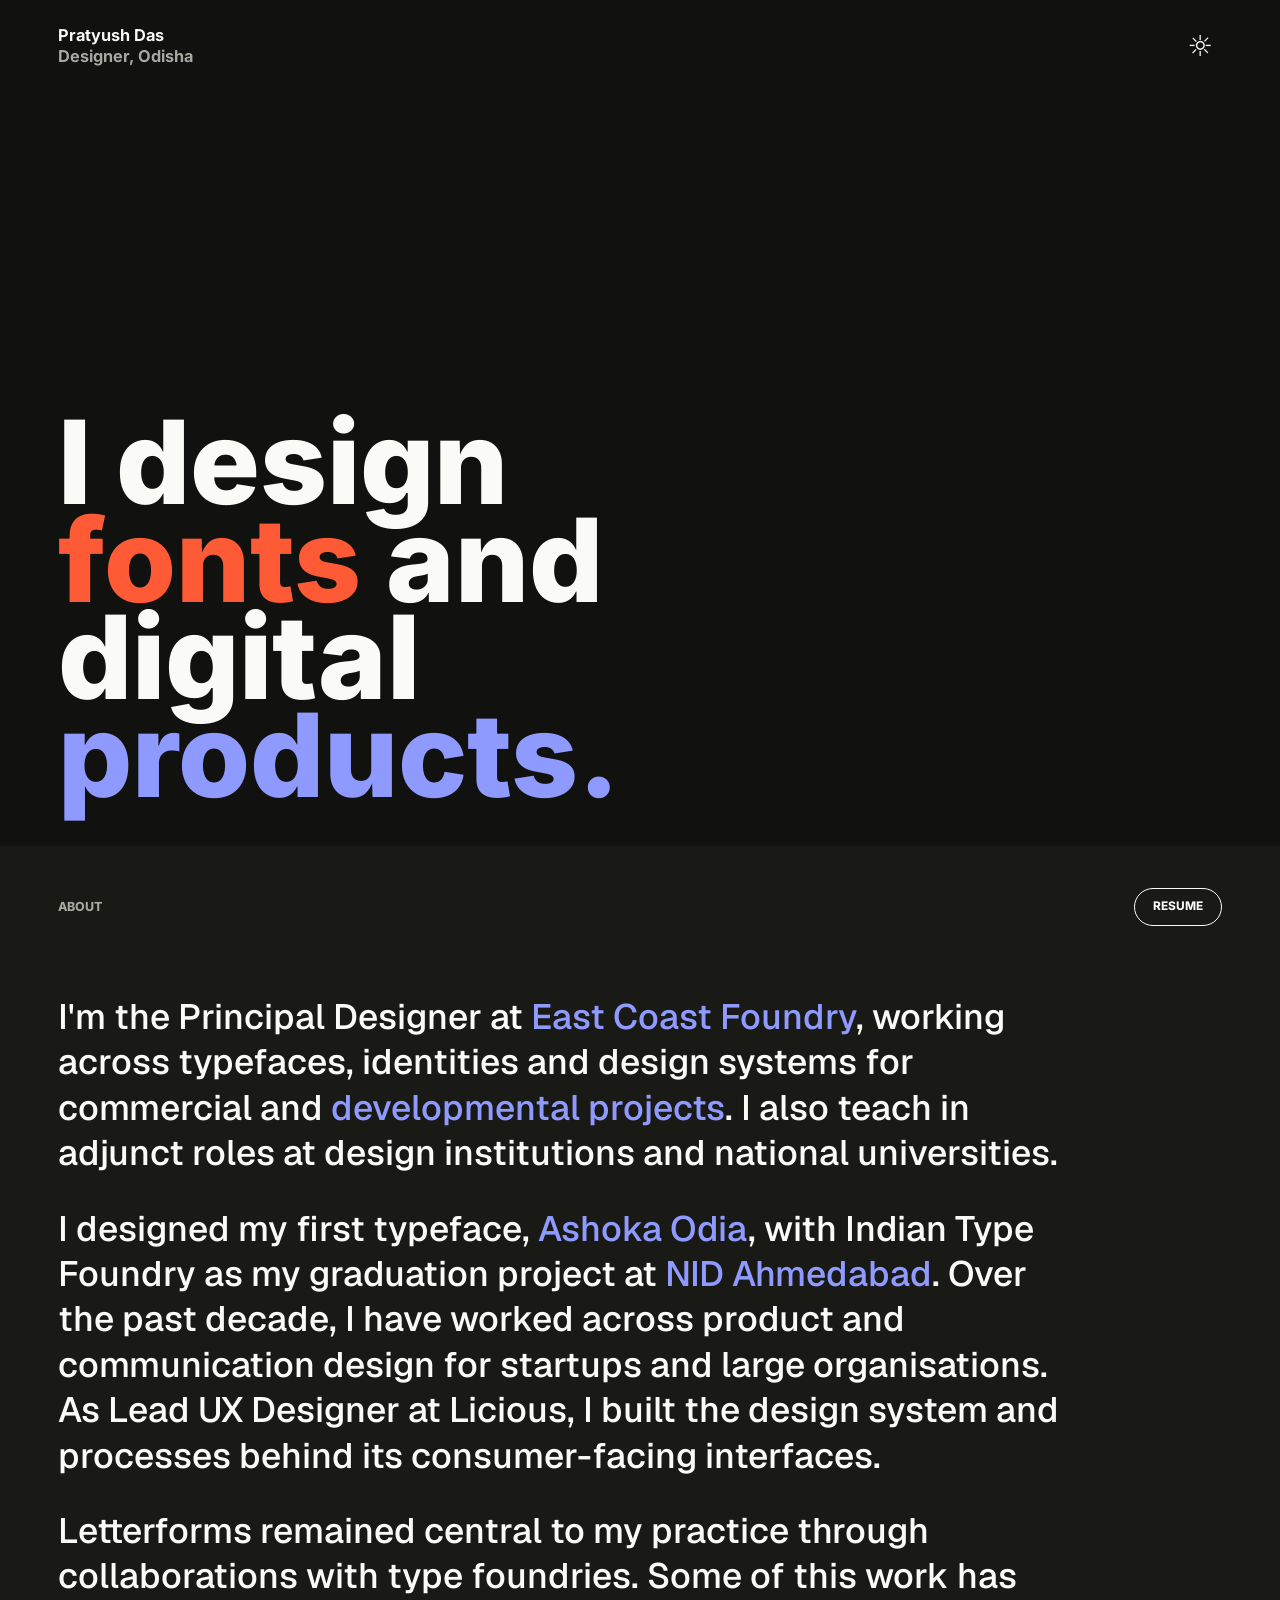
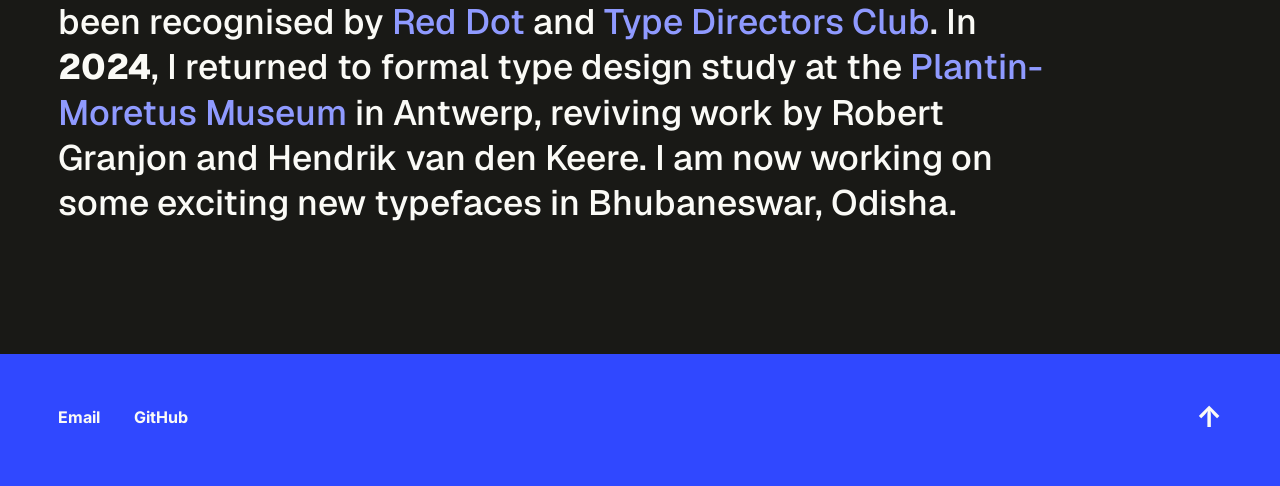
==== index.html @ 09f76c16 "Refine teaching timeline" ====
<!DOCTYPE html>
<html lang="en" data-theme="dark">
<head>
  <meta charset="UTF-8" />
  <meta name="viewport" content="width=device-width, initial-scale=1" />
  <meta name="theme-color" content="#11110f" />
  <meta name="color-scheme" content="dark light" />
  <meta name="author" content="Pratyush Das" />
  <meta name="referrer" content="strict-origin-when-cross-origin" />
  <meta
    name="description"
    content="I&apos;m Pratyush Das, a graphic designer in Odisha working across typefaces, identities and the graphic systems behind products and services."
  />
  <link rel="canonical" href="https://pratyushdas.in/" />

  <meta property="og:type" content="website" />
  <meta property="og:site_name" content="Pratyush Das" />
  <meta property="og:title" content="Pratyush Das | Graphic Designer" />
  <meta
    property="og:description"
    content="I design fonts and digital products."
  />
  <meta property="og:url" content="https://pratyushdas.in/" />
  <meta property="og:image" content="https://pratyushdas.in/assets/social-card.jpg" />
  <meta property="og:image:width" content="1200" />
  <meta property="og:image:height" content="630" />
  <meta
    property="og:image:alt"
    content="Pratyush Das — I design fonts and digital products."
  />
  <meta name="twitter:card" content="summary_large_image" />
  <meta name="twitter:title" content="Pratyush Das | Graphic Designer" />
  <meta
    name="twitter:description"
    content="I design fonts and digital products."
  />
  <meta name="twitter:image" content="https://pratyushdas.in/assets/social-card.jpg" />

  <title>Pratyush Das | Graphic Designer</title>
  <link rel="icon" href="assets/favicon.svg" type="image/svg+xml" />
  <link rel="icon" href="assets/favicon-32.png" sizes="32x32" type="image/png" />
  <link rel="apple-touch-icon" href="assets/apple-touch-icon.png" />
  <link
    rel="preload"
    href="assets/fonts/inter-latin-wght-normal.woff2"
    as="font"
    type="font/woff2"
    crossorigin
  />
  <script>
    try {
      const savedTheme = window.localStorage.getItem('pratyush-profile-theme');
      if (savedTheme === 'light' || savedTheme === 'dark') {
        document.documentElement.dataset.theme = savedTheme;
      }
    } catch (error) {
      // The dark default remains available when storage is restricted.
    }
  </script>
  <link rel="stylesheet" href="assets/styles.css?v=21" />
  <script type="application/ld+json">
    {
      "@context": "https://schema.org",
      "@type": "Person",
      "name": "Pratyush Das",
      "url": "https://pratyushdas.in/",
      "jobTitle": "Graphic Designer",
      "homeLocation": {
        "@type": "Place",
        "name": "Bhubaneswar, Odisha, India"
      },
      "worksFor": {
        "@type": "Organization",
        "name": "East Coast Foundry",
        "url": "https://eastcoastfoundry.com/"
      },
      "sameAs": [
        "https://github.com/Pratyush-D",
        "https://youngdesigners.nid.edu/archive/yd15/student/617"
      ]
    }
  </script>
</head>
<body>
  <a class="skip-link" href="#main">Skip to content</a>

  <header class="site-header" id="top">
    <div class="header-inner">
      <p class="site-identity">
          Pratyush Das<br />
          <span>Designer, Odisha</span>
      </p>
      <button
        class="theme-button"
        type="button"
        aria-label="Switch to light theme"
        title="Switch to light theme"
        data-theme-switch
      >
        <span aria-hidden="true" data-theme-icon>&#9788;</span>
      </button>
    </div>
  </header>

  <main id="main" tabindex="-1">
    <section class="hero" aria-labelledby="hero-title">
      <h1 class="hero-title" id="hero-title">
        <span>I design</span>
        <span><span class="hero-word hero-word-hot">fonts</span> and</span>
        <span>digital</span>
        <span class="hero-word hero-word-cool">products.</span>
      </h1>
    </section>

    <section class="profile-section" id="journey" aria-labelledby="profile-title">
      <div class="page-frame">
        <h2 class="visually-hidden" id="profile-title">My work and experience</h2>

        <div class="section-head">
          <p class="section-label">About</p>
          <button
            class="resume-button"
            type="button"
            aria-pressed="false"
            data-resume-button
          >
            Resume
          </button>
        </div>

        <div class="view-shell" data-view-shell>
          <article class="view-panel narrative-panel" data-view-panel="narrative">
            <p>
              I&apos;m the Principal Designer at
              <a href="https://eastcoastfoundry.com/" target="_blank" rel="noreferrer">East Coast Foundry</a>,
              working across typefaces, identities and design systems for
              commercial and
              <a href="https://leelavati.in/en/supporters/acknowledgements" target="_blank" rel="noreferrer">developmental projects</a>.
              I also teach in adjunct roles at design institutions and
              national universities.
            </p>
            <p>
              I designed my first typeface,
              <a href="https://typographica.org/typeface-reviews/ashoka-odia/" target="_blank" rel="noreferrer">Ashoka Odia</a>,
              with Indian Type Foundry as my graduation project at
              <a href="https://youngdesigners.nid.edu/archive/yd15/student/617" target="_blank" rel="noreferrer">NID Ahmedabad</a>.
              Over the past decade, I have worked across product and
              communication design for startups and large organisations. As
              Lead UX Designer at Licious, I built the design system and
              processes behind its consumer-facing interfaces.
            </p>
            <p>
              Letterforms remained central to my practice through
              collaborations with type foundries. Some of this work has been
              recognised by
              <a href="https://www.red-dot.org/project/november-66415" target="_blank" rel="noreferrer">Red Dot</a>
              and
              <a href="https://www.oneclub.org/awards/tdcawards/-award/46267/november-south-asia/" target="_blank" rel="noreferrer">Type Directors Club</a>.
              In <strong><time datetime="2024">2024</time></strong>, I returned
              to formal type design study at the
              <a href="https://plantininstituut.be/en/project/in-plantins-footsteps-2025/" target="_blank" rel="noreferrer">Plantin-Moretus Museum</a>
              in Antwerp, reviving work by Robert Granjon and Hendrik van den
              Keere. I am now working on some exciting new typefaces in
              Bhubaneswar, Odisha.
            </p>
          </article>

          <article class="view-panel record-panel" data-view-panel="record">
            <section class="recognitions-section" aria-labelledby="recognitions-title">
              <h3 id="recognitions-title">Recognitions</h3>
              <ol class="recognition-list">
                <li><time>2023</time><p><strong><a href="https://www.red-dot.org/project/november-66415" target="_blank" rel="noreferrer">Red Dot</a></strong><span>Best of the Best, Communication Design</span></p></li>
                <li><time>2023</time><p><strong><a href="https://www.oneclub.org/awards/tdcawards/-award/46267/november-south-asia/" target="_blank" rel="noreferrer">Type Directors Club 69</a></strong><span>Citation for Typographic Excellence</span></p></li>
                <li><time>2022</time><p><strong>Licious Dexter Award</strong><span>Technical Excellence</span></p></li>
                <li><time>2017</time><p><strong><a href="https://typographica.org/typeface-reviews/ashoka-odia/" target="_blank" rel="noreferrer">Typographica</a></strong><span>Our Favourite Typefaces of 2017</span></p></li>
                <li><time>2013</time><p><strong>Honeywell Aerospace Challenge</strong><span>Runners-up</span></p></li>
                <li><time>2012 - 2013</time><p><strong><a href="https://theindiafrica.org/Contest2012-13Winners.html" target="_blank" rel="noreferrer">Indiafrica Poster Design</a></strong><span>Finalist</span></p></li>
              </ol>
            </section>

            <div class="record-columns">
              <section aria-labelledby="employment-title">
                <h3 id="employment-title">Work</h3>
                <ol class="record-list">
                  <li><time>2025 - Now</time><p><strong><a href="https://eastcoastfoundry.com/" target="_blank" rel="noreferrer">East Coast Foundry</a></strong><span>Principal Designer</span></p></li>
                  <li><time>2019 - 2024</time><p><strong>Typotheque</strong><span>Type Designer, contract</span></p></li>
                  <li><time>2020 - 2023</time><p><strong>Licious</strong><span>Lead UX Designer</span></p></li>
                  <li><time>2019 - 2020</time><p><strong>Future Enterprise Limited</strong><span>Senior Product Designer</span></p></li>
                  <li><time>2019</time><p><strong>Huerta Tipografica</strong><span>Type Design Consultant</span></p></li>
                  <li><time>2019</time><p><strong>Universal Thirst</strong><span>Type Design Consultant</span></p></li>
                  <li><time>2018 - 2019</time><p><strong>Abu Dhabi Financial Group</strong><span>Visual Designer, Product</span></p></li>
                  <li><time>2016 - 2017</time><p><strong>CPR Design Consulting</strong><span>Partner and Visual Designer</span></p></li>
                  <li><time>2015</time><p><strong>Indian Type Foundry</strong><span>Type Designer</span></p></li>
                  <li><time>2014</time><p><strong>Lopez Design</strong><span>Graphic Design Intern</span></p></li>
                </ol>
              </section>

              <section aria-labelledby="teaching-title">
                <h3 id="teaching-title">Teaching</h3>
                <ol class="record-list">
                  <li><time>Aug - Sep 2026</time><p><strong>Anant National University</strong><span>Basic Typography</span></p></li>
                  <li><time>Jun - Jul 2026</time><p><strong>Chitkara University</strong><span>Basic Graphic Design</span></p></li>
                  <li><time>Jan - Jun 2026</time><p><strong>NIFT Bhubaneswar</strong><span>Applied Semiotics</span></p></li>
                  <li><time>May 2026</time><p><strong>Chitkara University</strong><span>Jury</span></p></li>
                  <li><time>Mar 2026</time><p><strong>NID Ahmedabad</strong><span>One-week Type Design Bootcamp, Letter Design module</span></p></li>
                  <li><time>May / Oct / Dec 2025</time><p><strong>NIFT Bhubaneswar</strong><span>Publication Design, Colour Psychology and Jury</span></p></li>
                  <li><time>Jul - Sep 2024</time><p><strong>Chitkara University</strong><span>Design Projects, Semesters 5 &amp; 7</span></p></li>
                  <li><time>Mar 2024</time><p><strong>Presidency University</strong><span>Type Design workshop</span></p></li>
                  <li><time>Oct - Nov 2023</time><p><strong>JK Lakshmipat University</strong><span>Publication Design</span></p></li>
                </ol>
              </section>
            </div>

            <section class="education-section" aria-labelledby="education-title">
              <h3 id="education-title">Education</h3>
              <ol class="recognition-list education-list">
                <li><time>2024 - 2025</time><p><strong><a href="https://plantininstituut.be/en/project/in-plantins-footsteps-2025/" target="_blank" rel="noreferrer">Plantin-Moretus Museum</a></strong><span>Expert Course in Type Design, Antwerp</span></p></li>
                <li><time>2011 - 2016</time><p><strong><a href="https://youngdesigners.nid.edu/archive/yd15/student/617" target="_blank" rel="noreferrer">National Institute of Design</a></strong><span>Bachelor of Design, Ahmedabad</span></p></li>
              </ol>
            </section>
          </article>
        </div>
      </div>
    </section>
  </main>

  <footer class="footer">
    <div class="footer-links">
      <a href="mailto:pratyush@eastcoastmedia.in">Email</a>
      <a href="https://github.com/Pratyush-D" rel="me">GitHub</a>
    </div>
    <a class="footer-top" href="#top" aria-label="Return to the beginning" data-scroll-top>&uarr;</a>
  </footer>

  <script src="assets/main.js?v=6"></script>
</body>
</html>
---- assets/styles.css ----
@font-face {
  font-family: "Geist Variable";
  font-style: normal;
  font-display: swap;
  font-weight: 100 900;
  src: url("./fonts/geist-latin-wght-normal.woff2") format("woff2-variations");
  unicode-range: U+0000-00FF, U+0131, U+0152-0153, U+02BB-02BC,
    U+02C6, U+02DA, U+02DC, U+0304, U+0308, U+0329, U+2000-206F,
    U+20AC, U+2122, U+2191, U+2193, U+2212, U+2215, U+FEFF, U+FFFD;
}

@font-face {
  font-family: Inter;
  font-style: normal;
  font-display: swap;
  font-weight: 100 900;
  src: url("./fonts/inter-latin-wght-normal.woff2") format("woff2");
  unicode-range: U+0000-00FF, U+0131, U+0152-0153, U+02BB-02BC,
    U+02C6, U+02DA, U+02DC, U+0304, U+0308, U+0329, U+2000-206F,
    U+20AC, U+2122, U+2191, U+2193, U+2212, U+2215, U+FEFF, U+FFFD;
}

:root {
  --hot: #ff5a36;
  --cool: #8f9aff;
  --blue: #3048ff;
  --acid: #d9ff4f;
  --frame: 1500px;
  --gutter: clamp(44px, 4.5vw, 64px);
  --ease: cubic-bezier(0.22, 1, 0.36, 1);
  --font-sans: Inter, ui-sans-serif, system-ui, -apple-system, BlinkMacSystemFont, "Segoe UI", sans-serif;
  font-family: var(--font-sans);
}

html[data-theme="dark"] {
  --page: #11110f;
  --surface: #191916;
  --ink: #fafaf6;
  --muted: #aaa9a1;
  --line: rgba(250, 250, 246, 0.22);
  --control: #fafaf6;
  --control-ink: #11110f;
  color-scheme: dark;
}

html[data-theme="light"] {
  --page: #f1f1eb;
  --surface: #fafaf6;
  --ink: #11110f;
  --muted: #62625c;
  --line: rgba(17, 17, 15, 0.22);
  --control: #11110f;
  --control-ink: #fafaf6;
  color-scheme: light;
}

* {
  box-sizing: border-box;
}

html {
  max-width: 100%;
  overflow-x: clip;
  scroll-behavior: smooth;
}

body {
  margin: 0;
  width: 100%;
  max-width: 100%;
  overflow-x: clip;
  background: var(--page);
  color: var(--ink);
  font-family: var(--font-sans);
  font-synthesis: none;
  letter-spacing: 0;
  transition: background-color 260ms ease, color 260ms ease;
}

body::selection {
  background: var(--acid);
  color: #11110f;
}

a {
  color: inherit;
  text-decoration: none;
}

a,
button {
  -webkit-tap-highlight-color: transparent;
}

button {
  font: inherit;
}

#main:focus {
  outline: 0;
}

h1,
h2,
h3,
p,
ol {
  margin: 0;
}

h1,
h2,
h3,
p,
strong,
span,
a {
  max-width: 100%;
  overflow-wrap: anywhere;
}

.visually-hidden {
  position: absolute;
  width: 1px;
  height: 1px;
  padding: 0;
  margin: -1px;
  overflow: hidden;
  clip: rect(0, 0, 0, 0);
  white-space: nowrap;
  border: 0;
}

.skip-link {
  position: fixed;
  top: 14px;
  left: 14px;
  z-index: 100;
  transform: translateY(-180%);
  background: var(--acid);
  color: #11110f;
  padding: 10px 14px;
  font-size: 0.84rem;
  font-weight: 760;
}

.skip-link:focus {
  transform: translateY(0);
}

.header-inner,
.hero,
.page-frame {
  width: 100%;
  max-width: var(--frame);
  margin-inline: auto;
  padding-inline: var(--gutter);
}

.site-header {
  position: sticky;
  top: 0;
  z-index: 50;
  width: 100%;
  background: var(--page);
  color: var(--ink);
  transition: background-color 260ms ease, color 260ms ease;
}

.header-inner {
  min-height: 92px;
  display: flex;
  align-items: center;
  justify-content: space-between;
  gap: 28px;
}

.site-identity {
  font-size: 1.02rem;
  font-weight: 680;
  line-height: 1.28;
}

.site-identity span {
  color: var(--muted);
}

.theme-button {
  display: none;
  flex: 0 0 auto;
  width: 44px;
  height: 44px;
  border: 0;
  background: transparent;
  color: inherit;
  cursor: pointer;
  font-size: 1.8rem;
  font-weight: 500;
  line-height: 1;
  padding: 0;
  transition: color 180ms ease, transform 240ms var(--ease);
}

.js-enabled .theme-button {
  display: block;
}

.theme-button:hover,
.theme-button:focus-visible {
  color: var(--hot);
  outline: 0;
  transform: rotate(12deg);
}

.footer a:focus-visible {
  color: var(--acid);
  border-color: currentColor;
  outline: 0;
}

.error-page {
  min-height: 100svh;
}

.error-main {
  min-height: 100svh;
  display: flex;
  flex-direction: column;
  justify-content: space-between;
  padding: 28px var(--gutter) 38px;
}

.error-main h1 {
  color: var(--hot);
  font-size: 12rem;
  font-weight: 800;
  line-height: 0.8;
}

.error-return {
  align-self: flex-end;
  color: var(--cool);
  font-size: 2rem;
  line-height: 1;
}

.error-return:hover,
.error-return:focus-visible {
  color: var(--hot);
  outline: 0;
}

.hero {
  min-height: calc(94svh - 92px);
  display: flex;
  align-items: flex-end;
  padding-top: 34px;
  padding-bottom: 42px;
  background: var(--page);
}

.hero-title {
  align-self: end;
  display: grid;
  width: 100%;
  font-size: 9rem;
  font-weight: 830;
  line-height: 0.84;
}

.hero-title > span {
  display: block;
}

.hero-word-hot {
  color: var(--hot);
}

.hero-word-cool {
  color: var(--cool);
}

.profile-section {
  scroll-margin-top: 92px;
  min-height: 100svh;
  background: var(--surface);
  color: var(--ink);
  padding-block: 42px 128px;
  transition: background-color 260ms ease, color 260ms ease;
}

.section-head {
  display: flex;
  align-items: center;
  justify-content: space-between;
  gap: 28px;
}

.section-label {
  color: var(--muted);
  font-size: 0.78rem;
  font-weight: 760;
  line-height: 1;
  text-transform: uppercase;
}

.resume-button {
  display: none;
  min-height: 38px;
  align-items: center;
  justify-content: flex-end;
  border: 1px solid var(--ink);
  border-radius: 999px;
  padding: 0 18px;
  background: transparent;
  color: var(--ink);
  cursor: pointer;
  font-size: 0.74rem;
  font-weight: 760;
  line-height: 1;
  text-transform: uppercase;
  transition: background-color 220ms ease, color 220ms ease;
}

.js-enabled .resume-button {
  display: inline-flex;
}

.resume-button[aria-pressed="true"] {
  background: var(--ink);
  color: var(--surface);
}

.resume-button:hover,
.resume-button:focus-visible {
  background: var(--ink);
  color: var(--surface);
  outline: 0;
}

.view-shell {
  margin-top: 68px;
}

.view-panel + .view-panel {
  margin-top: 110px;
  border-top: 1px solid var(--line);
  padding-top: 70px;
}

.js-enabled .view-panel + .view-panel {
  margin-top: 0;
  border-top: 0;
  padding-top: 0;
}

.js-enabled .view-panel[hidden] {
  display: none;
}

.js-enabled .view-panel.is-leaving {
  animation: panel-leave 190ms ease both;
}

.js-enabled .view-panel.is-entering {
  animation: panel-enter 460ms var(--ease) both;
}

.narrative-panel p {
  max-width: 42ch;
  font-family: "Geist Variable", var(--font-sans);
  font-size: 2.4rem;
  font-weight: 520;
  line-height: 1.29;
}

.narrative-panel p + p {
  margin-top: 0.85em;
}

.narrative-panel time {
  color: inherit;
  font-weight: 780;
}

.narrative-panel a {
  color: var(--cool);
  text-decoration: underline;
  text-decoration-color: transparent;
  text-decoration-thickness: 0.07em;
  text-underline-offset: 0.12em;
  transition: color 180ms ease, text-decoration-color 180ms ease;
}

.narrative-panel a:hover,
.narrative-panel a:focus-visible {
  color: var(--hot);
  outline: 0;
  text-decoration-color: currentColor;
}

.recognitions-section {
  margin-bottom: 104px;
}

.education-section {
  margin-top: 104px;
}

.record-panel h3 {
  font-size: 2.3rem;
  font-weight: 760;
  line-height: 1;
}

.recognition-list {
  display: grid;
  grid-template-columns: repeat(3, minmax(0, 1fr));
  gap: 42px 32px;
  list-style: none;
  margin-top: 28px;
  padding: 0;
}

.education-list {
  grid-template-columns: repeat(2, minmax(0, 1fr));
}

.recognition-list li {
  border-top: 1px solid var(--ink);
  padding-top: 16px;
}

.recognition-list time {
  color: var(--muted);
  font-size: 0.76rem;
  font-weight: 760;
  line-height: 1.3;
  text-transform: uppercase;
}

.recognition-list p {
  display: grid;
  gap: 5px;
  margin-top: 15px;
}

.recognition-list strong {
  font-size: 1.08rem;
  font-weight: 740;
  line-height: 1.2;
}

.recognition-list span {
  max-width: none;
  color: var(--muted);
  font-size: 0.98rem;
  line-height: 1.4;
}

.record-panel a {
  color: inherit;
  text-decoration: underline;
  text-decoration-color: transparent;
  text-decoration-thickness: 0.07em;
  text-underline-offset: 0.12em;
  transition: text-decoration-color 180ms ease;
}

.record-panel a::after {
  content: "\2197";
  margin-left: 0.28em;
  color: var(--muted);
  font-size: 0.68em;
  font-weight: 700;
  vertical-align: 0.18em;
}

.record-panel a:hover,
.record-panel a:focus-visible {
  outline: 0;
  text-decoration-color: var(--muted);
}

.record-columns {
  display: grid;
  grid-template-columns: repeat(2, minmax(0, 1fr));
  gap: 64px;
}

.record-list {
  list-style: none;
  margin-top: 28px;
  padding: 0;
  border-top: 1px solid var(--ink);
}

.record-list li {
  display: grid;
  grid-template-columns: 126px minmax(0, 1fr);
  gap: 20px;
  border-bottom: 1px solid var(--line);
  padding-block: 17px 19px;
}

.record-list time {
  color: var(--muted);
  font-size: 0.76rem;
  font-weight: 760;
  line-height: 1.3;
  text-transform: uppercase;
}

.record-list p {
  display: grid;
  gap: 4px;
}

.record-list strong {
  font-size: 1.08rem;
  font-weight: 740;
  line-height: 1.2;
}

.record-list span {
  color: var(--muted);
  font-size: 0.98rem;
  line-height: 1.4;
}

.footer {
  min-height: 132px;
  display: grid;
  grid-template-columns: 1fr auto;
  align-items: center;
  gap: 28px;
  width: 100%;
  padding: 30px max(var(--gutter), calc((100% - var(--frame)) / 2 + var(--gutter)));
  background: var(--blue);
  color: #fafaf6;
}

.footer-links {
  display: flex;
  flex-wrap: wrap;
  gap: 34px;
}

.footer a {
  font-size: 1rem;
  font-weight: 720;
  line-height: 1;
  border-bottom: 1px solid transparent;
  padding-bottom: 4px;
}

.footer a:hover {
  border-color: currentColor;
}

.footer-top {
  font-size: 1.8rem !important;
  justify-self: end;
}

@keyframes panel-leave {
  from {
    opacity: 1;
    transform: translateY(0);
  }

  to {
    opacity: 0;
    transform: translateY(-14px);
  }
}

@keyframes panel-enter {
  from {
    opacity: 0;
    transform: translateY(20px);
  }

  to {
    opacity: 1;
    transform: translateY(0);
  }
}

@media (prefers-reduced-motion: reduce) {
  html {
    scroll-behavior: auto;
  }

  *,
  *::before,
  *::after {
    animation-duration: 1ms !important;
    animation-iteration-count: 1 !important;
    scroll-behavior: auto !important;
    transition-duration: 1ms !important;
  }
}

@media (max-width: 1280px) {
  .hero-title {
    font-size: 7.25rem;
  }

  .narrative-panel p {
    font-size: 2.2rem;
  }
}

@media (max-width: 980px) {
  :root {
    --gutter: 28px;
  }

  .hero-title {
    font-size: 5.6rem;
  }

  .narrative-panel p {
    font-size: 2rem;
  }

  .record-columns {
    grid-template-columns: 1fr;
    gap: 88px;
  }

  .recognition-list {
    grid-template-columns: repeat(2, minmax(0, 1fr));
  }
}

@media (max-width: 760px) {
  :root {
    --gutter: 18px;
  }

  .header-inner {
    min-height: 76px;
  }

  .site-identity {
    font-size: 0.9rem;
  }

  .theme-button {
    width: 38px;
    height: 38px;
    font-size: 1.55rem;
  }

  .hero {
    min-height: calc(92svh - 76px);
    padding-top: 30px;
    padding-bottom: 24px;
  }

  .hero-title {
    font-size: 4.15rem;
    line-height: 0.88;
  }

  .profile-section {
    scroll-margin-top: 76px;
    padding-block: 32px 84px;
  }

  .view-shell {
    margin-top: 52px;
  }

  .narrative-panel p {
    font-size: 1.58rem;
    line-height: 1.31;
  }

  .record-panel h3 {
    font-size: 2rem;
  }

  .recognitions-section {
    margin-bottom: 80px;
  }

  .education-section {
    margin-top: 80px;
  }

  .recognition-list {
    grid-template-columns: 1fr;
    gap: 34px;
  }

  .footer {
    min-height: 112px;
    padding-inline: var(--gutter);
  }

  .error-main h1 {
    font-size: 7rem;
  }
}

@media (max-width: 480px) {
  .hero-title {
    font-size: 3.4rem;
  }

  .narrative-panel p {
    font-size: 1.48rem;
  }

  .record-list li {
    grid-template-columns: 1fr;
    gap: 8px;
  }
}
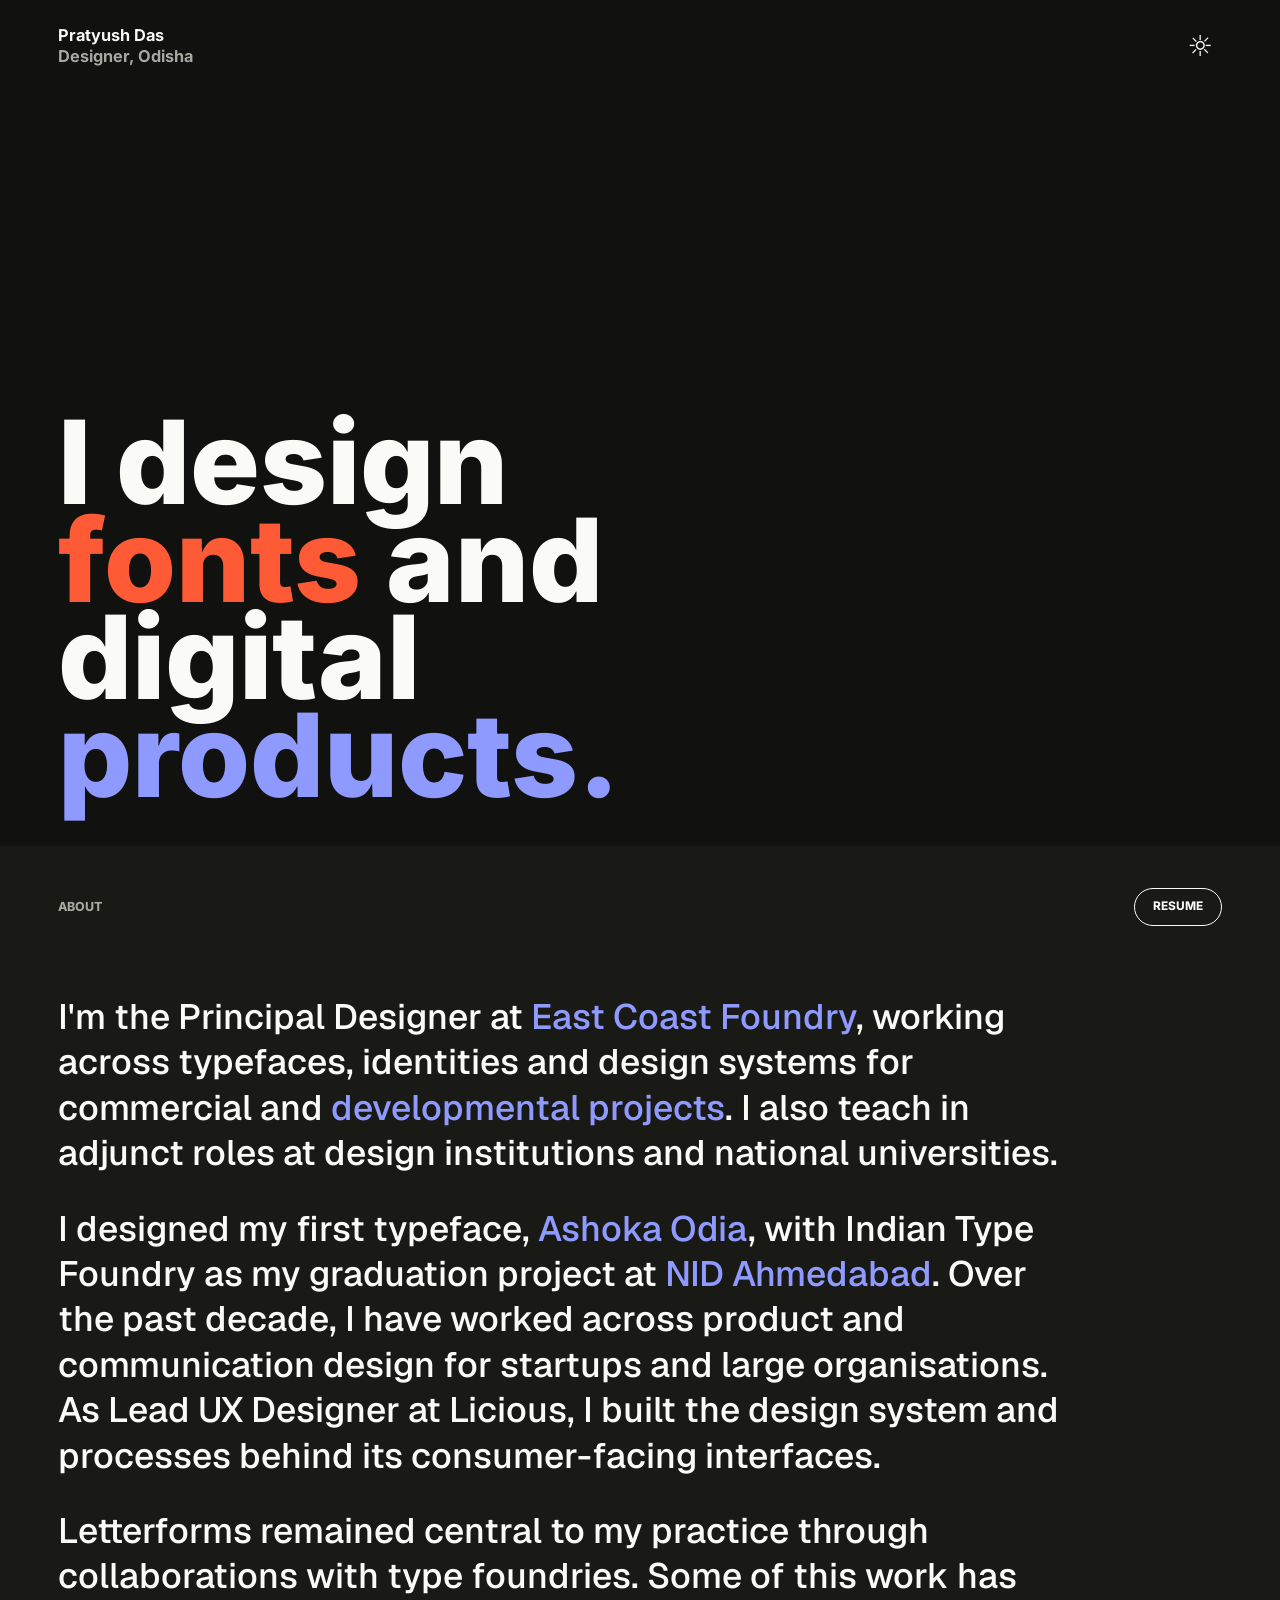
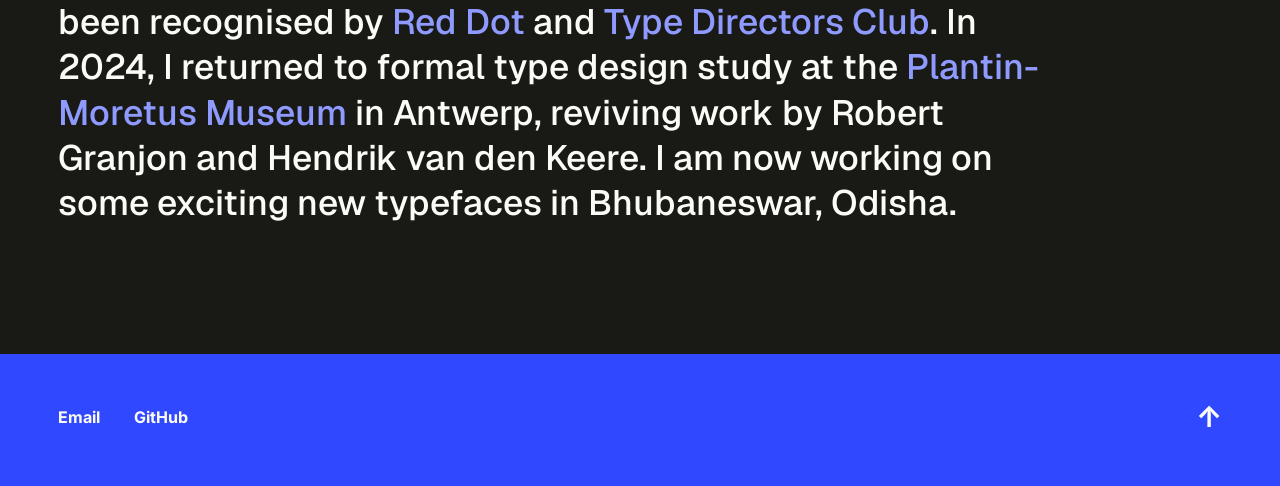
==== commit ec200ba8: "Fine tuned typography" ====
--- a/index.html
+++ b/index.html
@@ -57,7 +57,7 @@
       // The dark default remains available when storage is restricted.
     }
   </script>
-  <link rel="stylesheet" href="assets/styles.css?v=21" />
+  <link rel="stylesheet" href="assets/styles.css?v=22" />
   <script type="application/ld+json">
     {
       "@context": "https://schema.org",
@@ -156,7 +156,7 @@
               <a href="https://www.red-dot.org/project/november-66415" target="_blank" rel="noreferrer">Red Dot</a>
               and
               <a href="https://www.oneclub.org/awards/tdcawards/-award/46267/november-south-asia/" target="_blank" rel="noreferrer">Type Directors Club</a>.
-              In <strong><time datetime="2024">2024</time></strong>, I returned
+              In <time datetime="2024">2024</time>, I returned
               to formal type design study at the
               <a href="https://plantininstituut.be/en/project/in-plantins-footsteps-2025/" target="_blank" rel="noreferrer">Plantin-Moretus Museum</a>
               in Antwerp, reviving work by Robert Granjon and Hendrik van den
@@ -213,7 +213,7 @@
 
             <section class="education-section" aria-labelledby="education-title">
               <h3 id="education-title">Education</h3>
-              <ol class="recognition-list education-list">
+              <ol class="record-list education-list">
                 <li><time>2024 - 2025</time><p><strong><a href="https://plantininstituut.be/en/project/in-plantins-footsteps-2025/" target="_blank" rel="noreferrer">Plantin-Moretus Museum</a></strong><span>Expert Course in Type Design, Antwerp</span></p></li>
                 <li><time>2011 - 2016</time><p><strong><a href="https://youngdesigners.nid.edu/archive/yd15/student/617" target="_blank" rel="noreferrer">National Institute of Design</a></strong><span>Bachelor of Design, Ahmedabad</span></p></li>
               </ol>
--- a/assets/styles.css
+++ b/assets/styles.css
@@ -380,7 +380,7 @@
 
 .narrative-panel time {
   color: inherit;
-  font-weight: 780;
+  font-weight: inherit;
 }
 
 .narrative-panel a {
@@ -400,41 +400,38 @@
 }
 
 .recognitions-section {
-  margin-bottom: 104px;
+  margin-bottom: 96px;
 }
 
 .education-section {
-  margin-top: 104px;
+  margin-top: 96px;
 }
 
 .record-panel h3 {
-  font-size: 2.3rem;
-  font-weight: 760;
+  font-size: 2.15rem;
+  font-weight: 720;
   line-height: 1;
 }
 
 .recognition-list {
   display: grid;
   grid-template-columns: repeat(3, minmax(0, 1fr));
-  gap: 42px 32px;
+  gap: 38px 32px;
   list-style: none;
-  margin-top: 28px;
+  margin-top: 24px;
   padding: 0;
-}
-
-.education-list {
-  grid-template-columns: repeat(2, minmax(0, 1fr));
 }
 
 .recognition-list li {
   border-top: 1px solid var(--ink);
-  padding-top: 16px;
+  padding-top: 14px;
 }
 
 .recognition-list time {
   color: var(--muted);
   font-size: 0.76rem;
-  font-weight: 760;
+  font-variant-numeric: tabular-nums;
+  font-weight: 680;
   line-height: 1.3;
   text-transform: uppercase;
 }
@@ -442,19 +439,19 @@
 .recognition-list p {
   display: grid;
   gap: 5px;
-  margin-top: 15px;
+  margin-top: 13px;
 }
 
 .recognition-list strong {
-  font-size: 1.08rem;
-  font-weight: 740;
+  font-size: 1.05rem;
+  font-weight: 700;
   line-height: 1.2;
 }
 
 .recognition-list span {
   max-width: none;
   color: var(--muted);
-  font-size: 0.98rem;
+  font-size: 0.96rem;
   line-height: 1.4;
 }
 
@@ -485,12 +482,12 @@
 .record-columns {
   display: grid;
   grid-template-columns: repeat(2, minmax(0, 1fr));
-  gap: 64px;
+  gap: clamp(48px, 4.5vw, 68px);
 }
 
 .record-list {
   list-style: none;
-  margin-top: 28px;
+  margin-top: 24px;
   padding: 0;
   border-top: 1px solid var(--ink);
 }
@@ -500,13 +497,14 @@
   grid-template-columns: 126px minmax(0, 1fr);
   gap: 20px;
   border-bottom: 1px solid var(--line);
-  padding-block: 17px 19px;
+  padding-block: 15px 17px;
 }
 
 .record-list time {
   color: var(--muted);
   font-size: 0.76rem;
-  font-weight: 760;
+  font-variant-numeric: tabular-nums;
+  font-weight: 680;
   line-height: 1.3;
   text-transform: uppercase;
 }
@@ -517,15 +515,21 @@
 }
 
 .record-list strong {
-  font-size: 1.08rem;
-  font-weight: 740;
+  font-size: 1.05rem;
+  font-weight: 700;
   line-height: 1.2;
 }
 
 .record-list span {
   color: var(--muted);
-  font-size: 0.98rem;
+  font-size: 0.96rem;
   line-height: 1.4;
+}
+
+.education-list p {
+  grid-template-columns: minmax(220px, 0.8fr) minmax(0, 1.2fr);
+  align-items: baseline;
+  gap: 32px;
 }
 
 .footer {
@@ -719,4 +723,9 @@
     grid-template-columns: 1fr;
     gap: 8px;
   }
-}
+
+  .education-list p {
+    grid-template-columns: 1fr;
+    gap: 4px;
+  }
+}
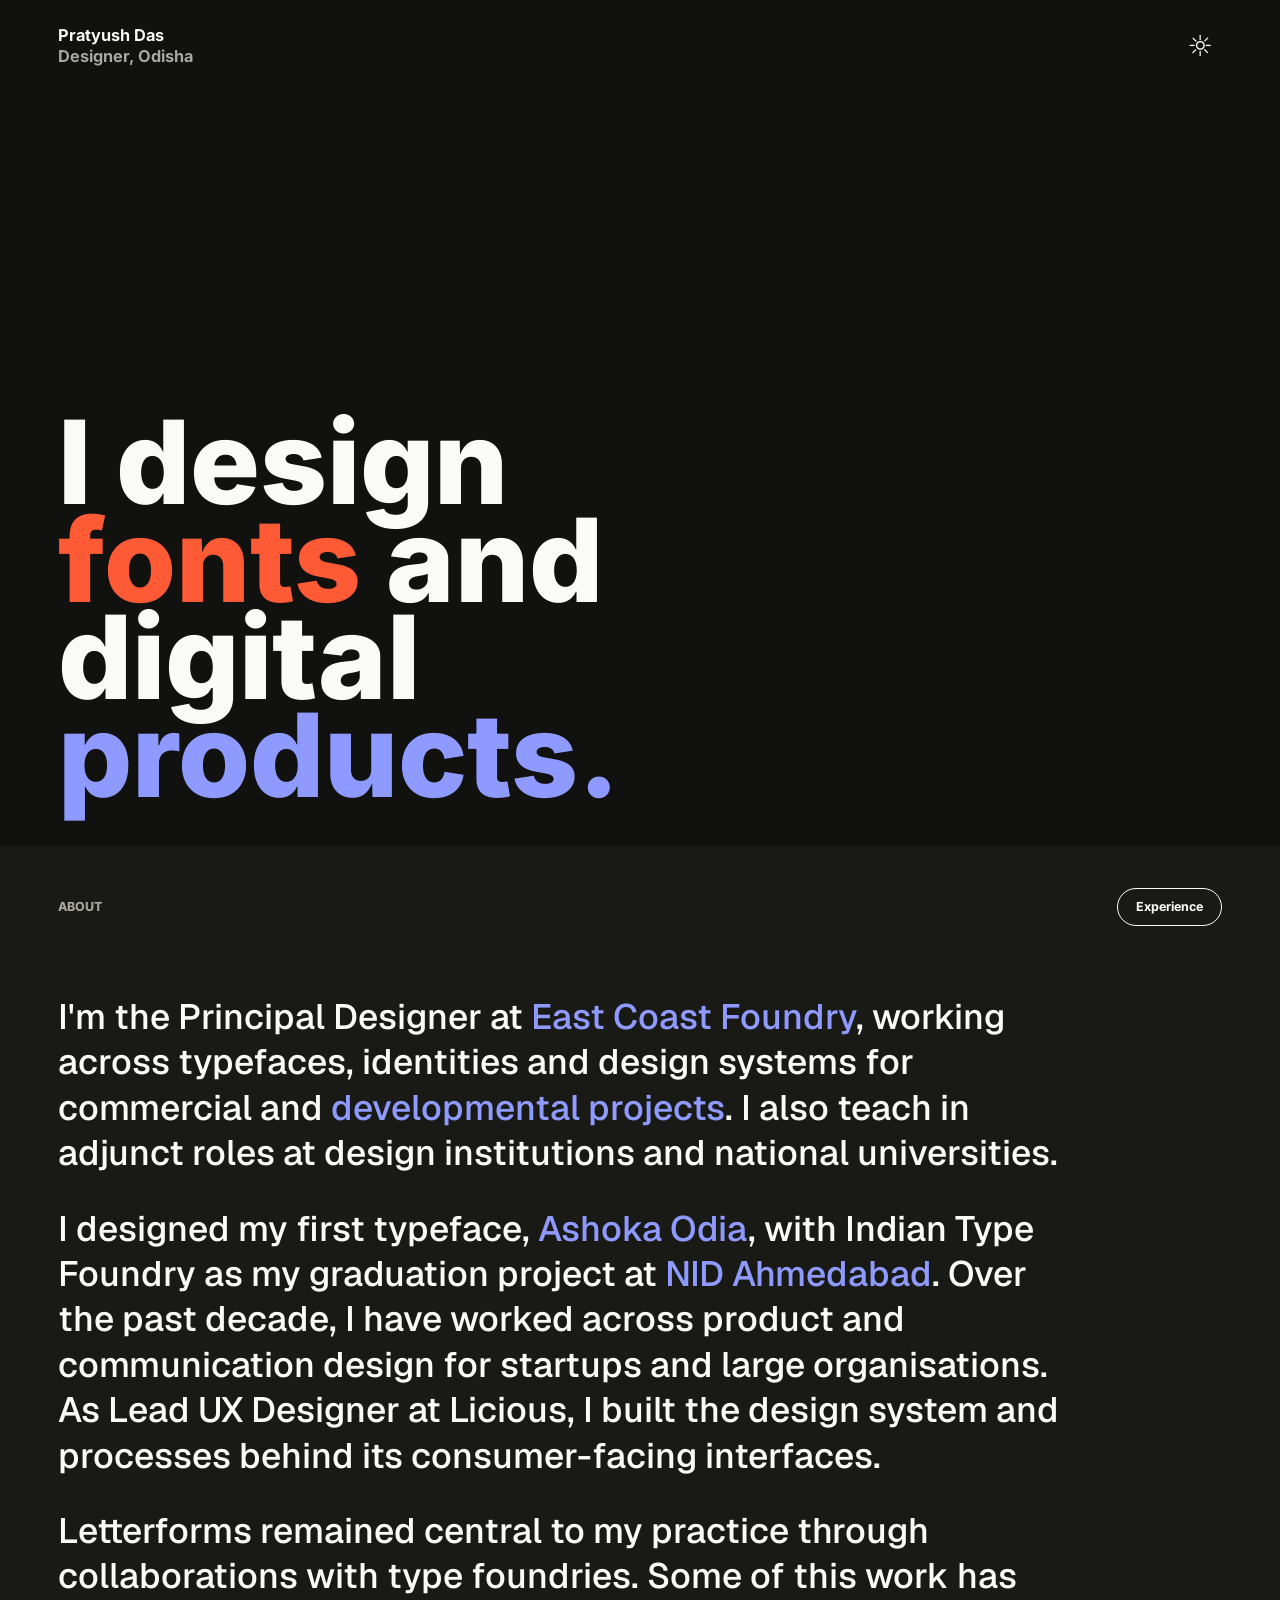
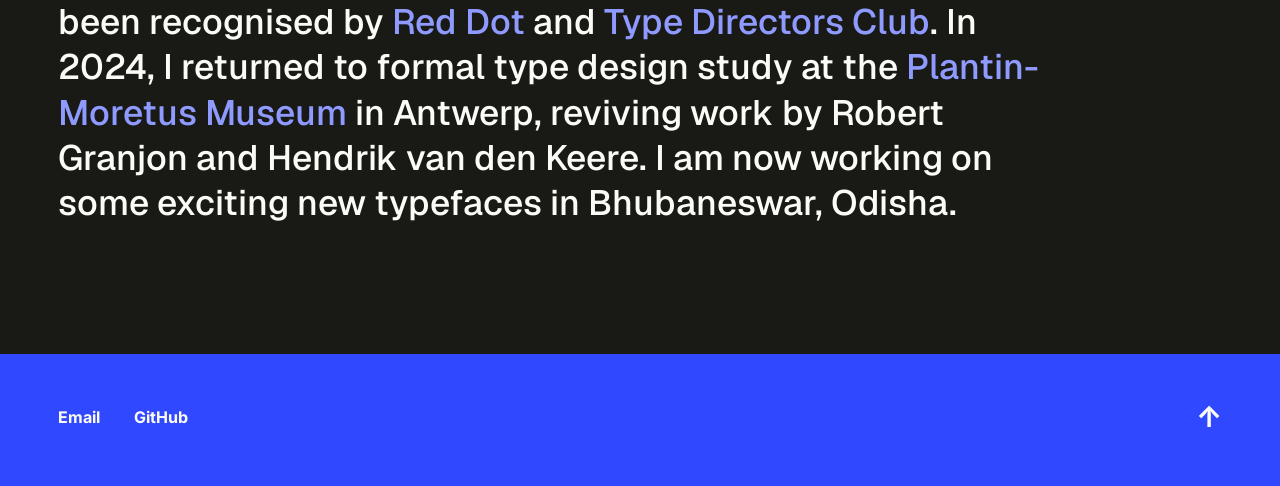
==== commit 526c6599: "Refine experience switch and education details" ====
--- a/index.html
+++ b/index.html
@@ -37,9 +37,10 @@
   <meta name="twitter:image" content="https://pratyushdas.in/assets/social-card.jpg" />
 
   <title>Pratyush Das | Graphic Designer</title>
-  <link rel="icon" href="assets/favicon.svg" type="image/svg+xml" />
-  <link rel="icon" href="assets/favicon-32.png" sizes="32x32" type="image/png" />
-  <link rel="apple-touch-icon" href="assets/apple-touch-icon.png" />
+  <link rel="icon" href="assets/favicon.svg?v=2" type="image/svg+xml" />
+  <link rel="icon" href="assets/favicon-32.png?v=2" sizes="32x32" type="image/png" />
+  <link rel="shortcut icon" href="favicon.ico?v=2" />
+  <link rel="apple-touch-icon" href="assets/apple-touch-icon.png?v=2" />
   <link
     rel="preload"
     href="assets/fonts/inter-latin-wght-normal.woff2"
@@ -57,7 +58,7 @@
       // The dark default remains available when storage is restricted.
     }
   </script>
-  <link rel="stylesheet" href="assets/styles.css?v=22" />
+  <link rel="stylesheet" href="assets/styles.css?v=23" />
   <script type="application/ld+json">
     {
       "@context": "https://schema.org",
@@ -124,7 +125,7 @@
             aria-pressed="false"
             data-resume-button
           >
-            Resume
+            Experience
           </button>
         </div>
 
@@ -214,8 +215,8 @@
             <section class="education-section" aria-labelledby="education-title">
               <h3 id="education-title">Education</h3>
               <ol class="record-list education-list">
-                <li><time>2024 - 2025</time><p><strong><a href="https://plantininstituut.be/en/project/in-plantins-footsteps-2025/" target="_blank" rel="noreferrer">Plantin-Moretus Museum</a></strong><span>Expert Course in Type Design, Antwerp</span></p></li>
-                <li><time>2011 - 2016</time><p><strong><a href="https://youngdesigners.nid.edu/archive/yd15/student/617" target="_blank" rel="noreferrer">National Institute of Design</a></strong><span>Bachelor of Design, Ahmedabad</span></p></li>
+                <li><time>2024 - 2025</time><p><strong class="education-institution"><a href="https://plantininstituut.be/en/project/in-plantins-footsteps-2025/" target="_blank" rel="noreferrer">Plantin-Moretus Museum</a><span>Antwerp</span></strong><span>Expert Course in Type Design</span></p></li>
+                <li><time>2011 - 2016</time><p><strong class="education-institution"><a href="https://youngdesigners.nid.edu/archive/yd15/student/617" target="_blank" rel="noreferrer">National Institute of Design</a><span>Ahmedabad</span></strong><span>Bachelor of Design</span></p></li>
               </ol>
             </section>
           </article>
@@ -232,6 +233,6 @@
     <a class="footer-top" href="#top" aria-label="Return to the beginning" data-scroll-top>&uarr;</a>
   </footer>
 
-  <script src="assets/main.js?v=6"></script>
+  <script src="assets/main.js?v=7"></script>
 </body>
 </html>
--- a/assets/styles.css
+++ b/assets/styles.css
@@ -315,10 +315,9 @@
   background: transparent;
   color: var(--ink);
   cursor: pointer;
-  font-size: 0.74rem;
-  font-weight: 760;
+  font-size: 0.78rem;
+  font-weight: 720;
   line-height: 1;
-  text-transform: uppercase;
   transition: background-color 220ms ease, color 220ms ease;
 }
 
@@ -530,6 +529,17 @@
   grid-template-columns: minmax(220px, 0.8fr) minmax(0, 1.2fr);
   align-items: baseline;
   gap: 32px;
+}
+
+.education-institution {
+  display: flex;
+  flex-wrap: wrap;
+  align-items: baseline;
+  gap: 0.5em;
+}
+
+.education-institution span {
+  font-weight: 500;
 }
 
 .footer {
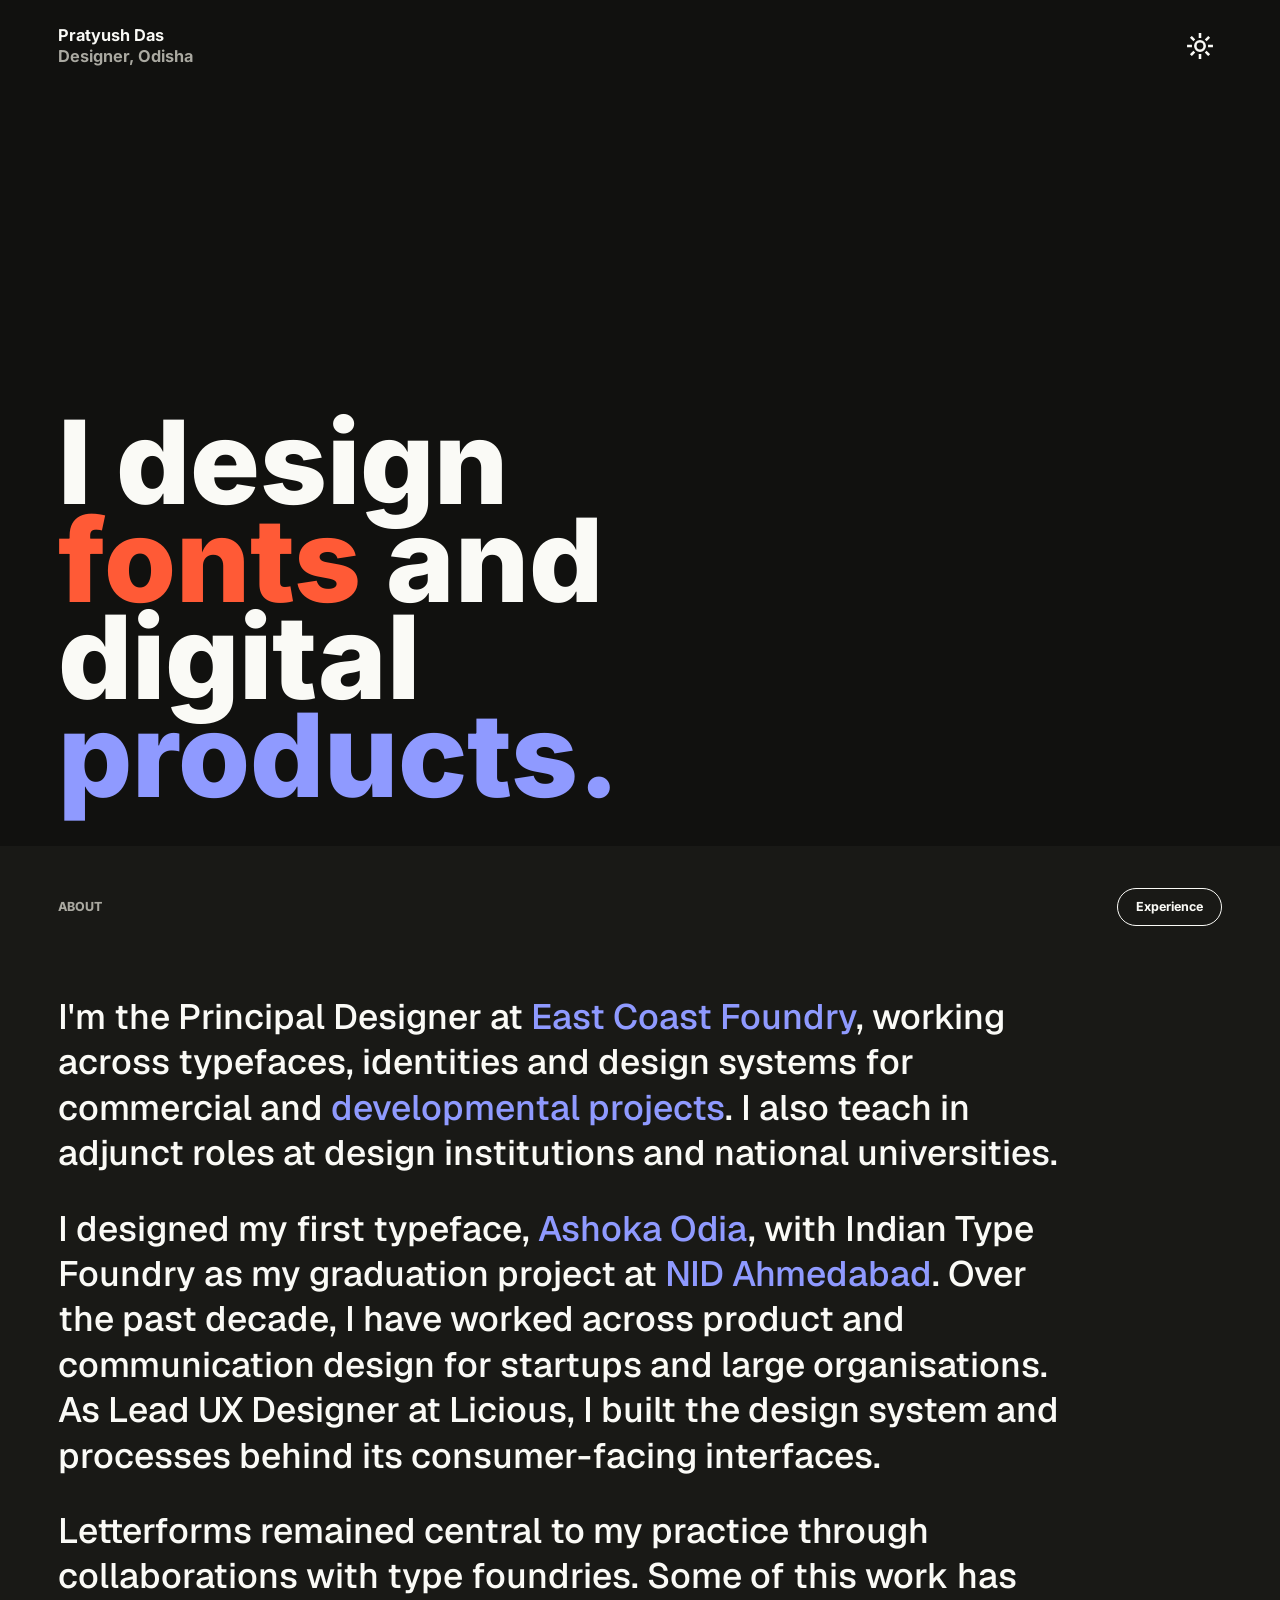
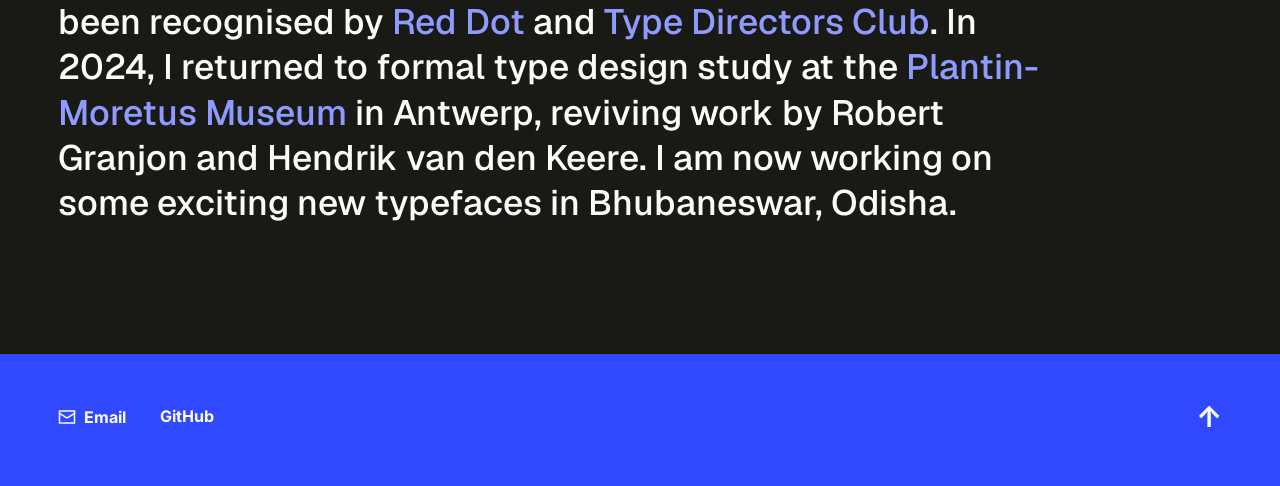
==== commit 4c6cc396: "Sharpen theme and email icons" ====
--- a/index.html
+++ b/index.html
@@ -58,7 +58,7 @@
       // The dark default remains available when storage is restricted.
     }
   </script>
-  <link rel="stylesheet" href="assets/styles.css?v=23" />
+  <link rel="stylesheet" href="assets/styles.css?v=24" />
   <script type="application/ld+json">
     {
       "@context": "https://schema.org",
@@ -98,7 +98,13 @@
         title="Switch to light theme"
         data-theme-switch
       >
-        <span aria-hidden="true" data-theme-icon>&#9788;</span>
+        <span class="theme-icon" aria-hidden="true">
+          <svg class="theme-sun" data-theme-sun viewBox="0 0 24 24" fill="none" stroke="currentColor" stroke-linecap="square" stroke-linejoin="miter">
+            <circle cx="12" cy="12" r="4" />
+            <path d="M12 2v2M12 20v2M4.93 4.93l1.41 1.41M17.66 17.66l1.41 1.41M2 12h2M20 12h2M6.34 17.66l-1.41 1.41M19.07 4.93l-1.41 1.41" />
+          </svg>
+          <span class="theme-moon" data-theme-moon hidden>&#9790;</span>
+        </span>
       </button>
     </div>
   </header>
@@ -227,12 +233,18 @@
 
   <footer class="footer">
     <div class="footer-links">
-      <a href="mailto:pratyush@eastcoastmedia.in">Email</a>
+      <a class="footer-email" href="mailto:pratyush@eastcoastmedia.in">
+        <svg aria-hidden="true" viewBox="0 0 24 24" fill="none" stroke="currentColor" stroke-linecap="square" stroke-linejoin="miter">
+          <rect x="2" y="4" width="20" height="16" />
+          <path d="m22 7-8.99 5.73a2 2 0 0 1-2.01 0L2 7" />
+        </svg>
+        <span>Email</span>
+      </a>
       <a href="https://github.com/Pratyush-D" rel="me">GitHub</a>
     </div>
     <a class="footer-top" href="#top" aria-label="Return to the beginning" data-scroll-top>&uarr;</a>
   </footer>
 
-  <script src="assets/main.js?v=7"></script>
+  <script src="assets/main.js?v=9"></script>
 </body>
 </html>
--- a/assets/styles.css
+++ b/assets/styles.css
@@ -210,6 +210,30 @@
   color: var(--hot);
   outline: 0;
   transform: rotate(12deg);
+}
+
+.theme-icon {
+  display: grid;
+  width: 100%;
+  height: 100%;
+  place-items: center;
+}
+
+.theme-sun {
+  grid-area: 1 / 1;
+  width: 28px;
+  height: 28px;
+  stroke-width: 2.2;
+}
+
+.theme-moon {
+  grid-area: 1 / 1;
+  font-size: 1.8rem;
+  line-height: 1;
+}
+
+.theme-icon [hidden] {
+  display: none;
 }
 
 .footer a:focus-visible {
@@ -560,6 +584,19 @@
   gap: 34px;
 }
 
+.footer-email {
+  display: inline-flex;
+  align-items: center;
+  gap: 0.5em;
+}
+
+.footer-email svg {
+  width: 18px;
+  height: 18px;
+  flex: 0 0 auto;
+  stroke-width: 2;
+}
+
 .footer a {
   font-size: 1rem;
   font-weight: 720;
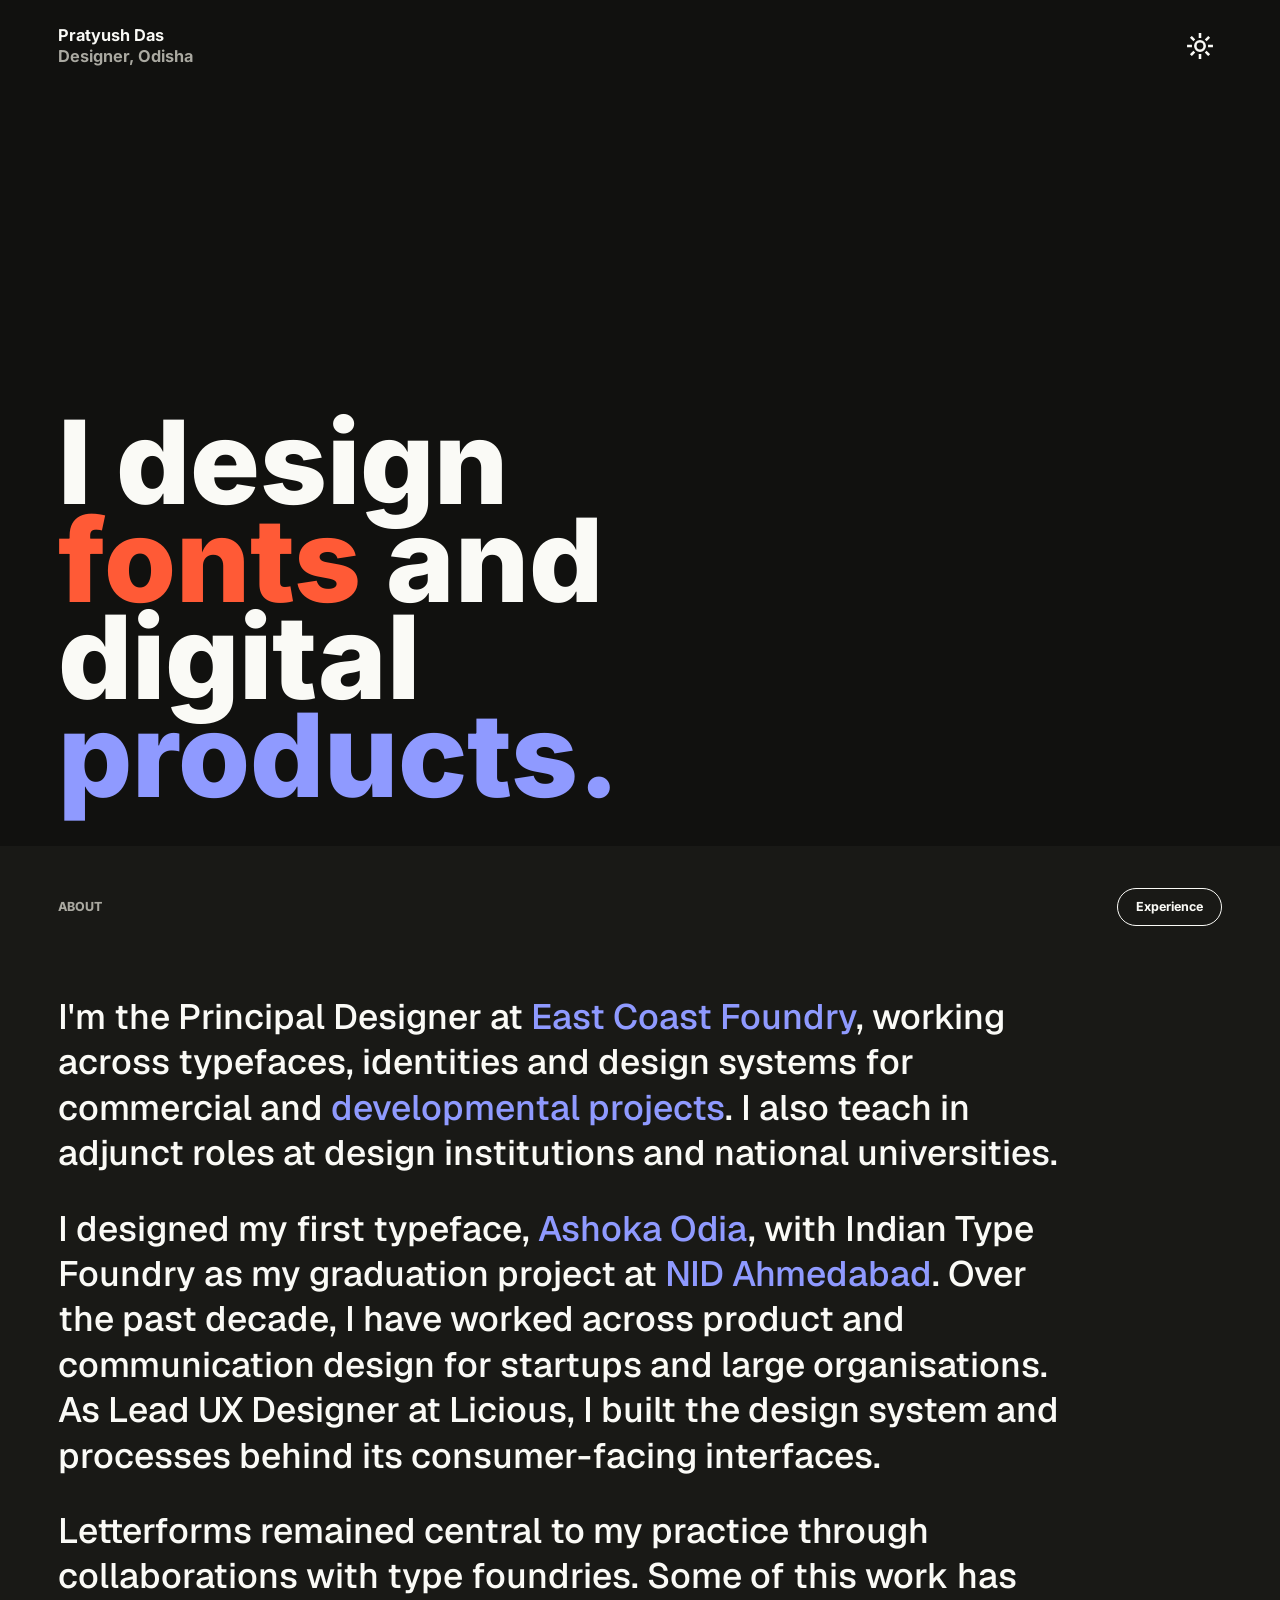
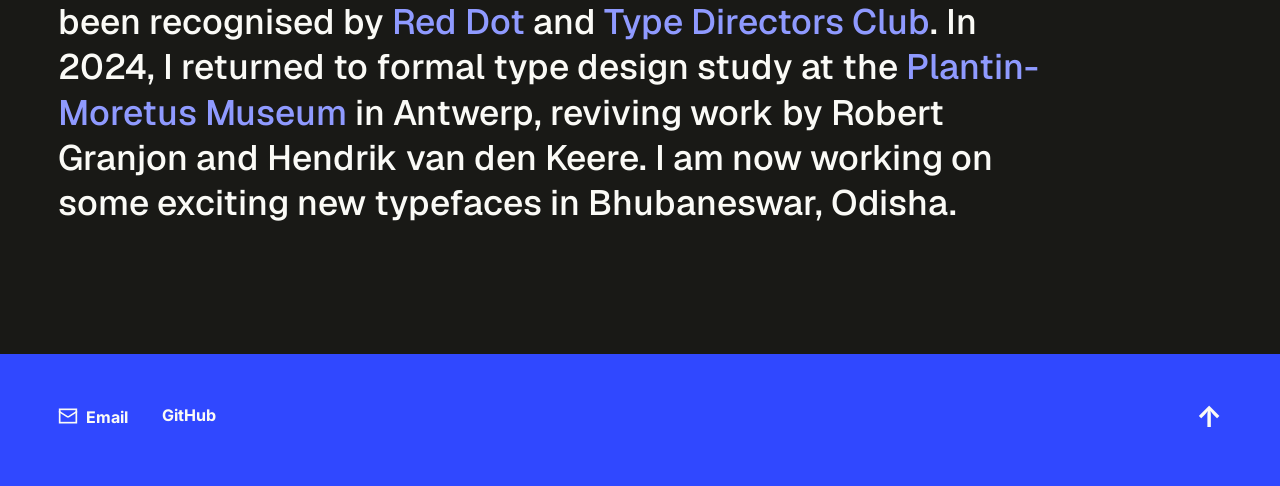
==== commit 0c810f9e: "Fine-tune email icon alignment" ====
--- a/index.html
+++ b/index.html
@@ -58,7 +58,7 @@
       // The dark default remains available when storage is restricted.
     }
   </script>
-  <link rel="stylesheet" href="assets/styles.css?v=24" />
+  <link rel="stylesheet" href="assets/styles.css?v=25" />
   <script type="application/ld+json">
     {
       "@context": "https://schema.org",
--- a/assets/styles.css
+++ b/assets/styles.css
@@ -591,10 +591,11 @@
 }
 
 .footer-email svg {
-  width: 18px;
-  height: 18px;
+  width: 20px;
+  height: 20px;
   flex: 0 0 auto;
   stroke-width: 2;
+  transform: translateY(-1px);
 }
 
 .footer a {
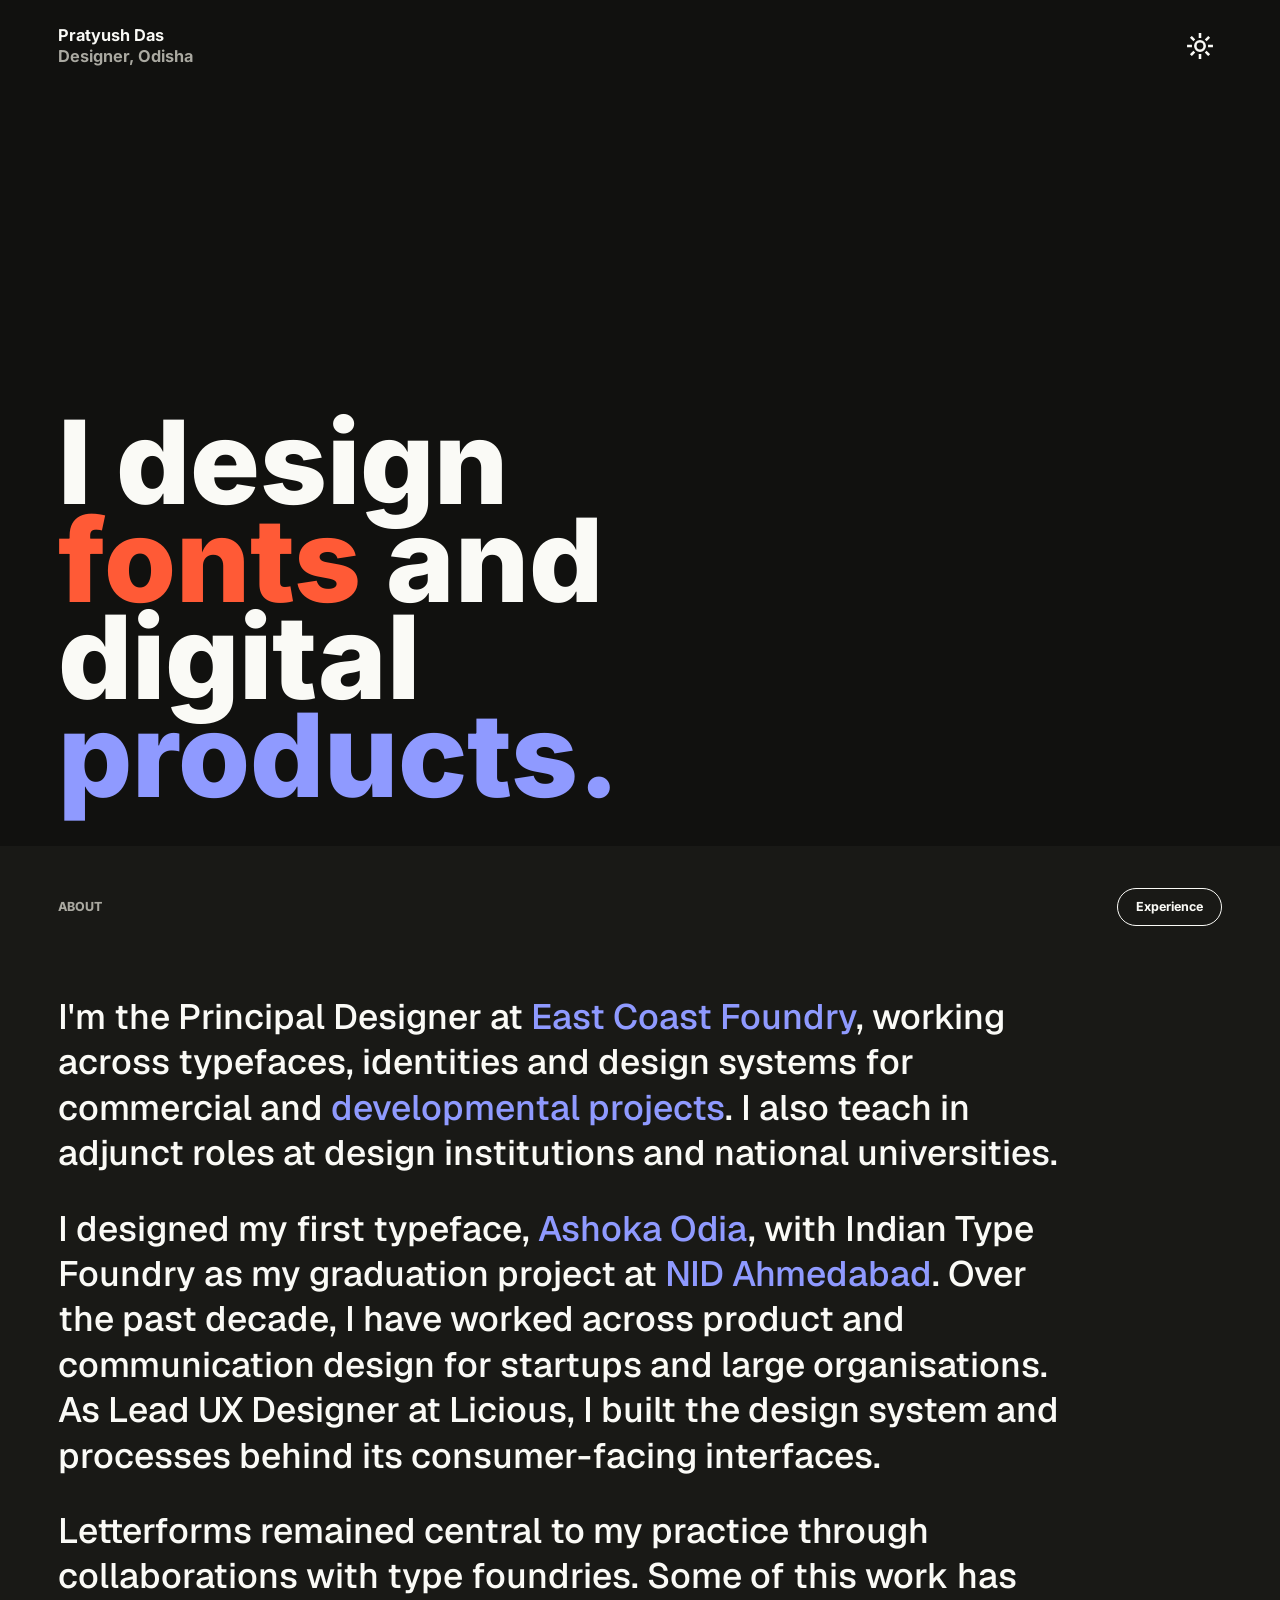
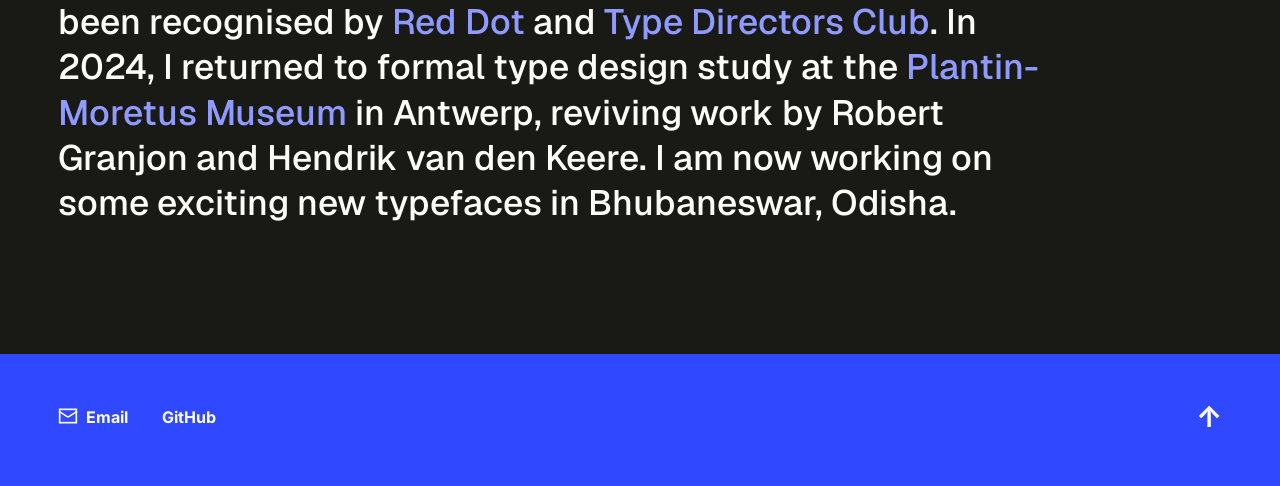
==== commit 2fb273c7: "Align footer links consistently" ====
--- a/index.html
+++ b/index.html
@@ -58,7 +58,7 @@
       // The dark default remains available when storage is restricted.
     }
   </script>
-  <link rel="stylesheet" href="assets/styles.css?v=25" />
+  <link rel="stylesheet" href="assets/styles.css?v=26" />
   <script type="application/ld+json">
     {
       "@context": "https://schema.org",
--- a/assets/styles.css
+++ b/assets/styles.css
@@ -584,9 +584,12 @@
   gap: 34px;
 }
 
-.footer-email {
+.footer-links > a {
   display: inline-flex;
   align-items: center;
+}
+
+.footer-email {
   gap: 0.5em;
 }
 
